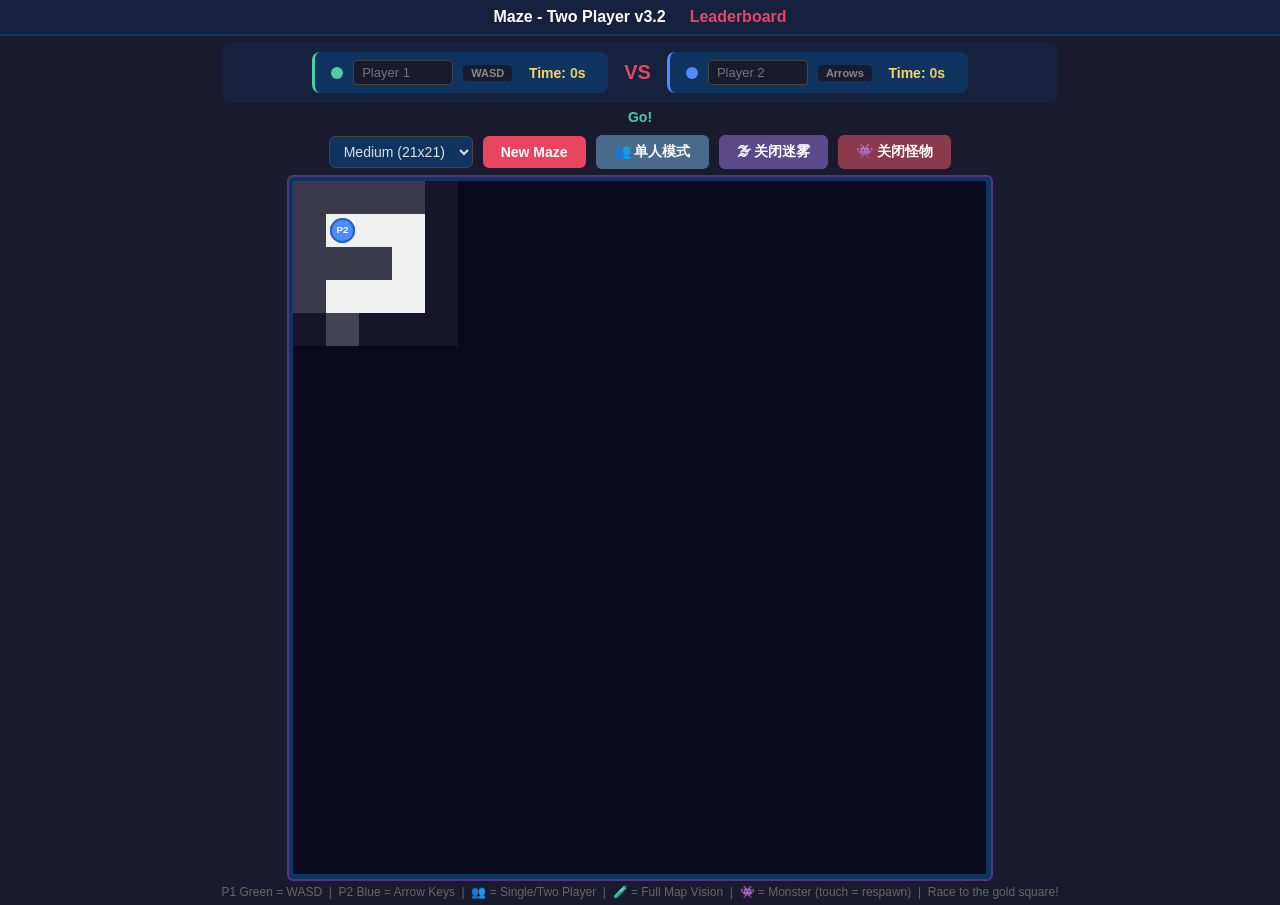
==== frontend/maze-game/index.html @ f3194458 "feat: add single-player / two-player mode toggle button - Add twoPlayerMode state (default: true, ba" ====
<!DOCTYPE html>
<html lang="zh-CN">
<head>
    <meta charset="UTF-8">
    <meta name="viewport" content="width=device-width, initial-scale=1.0">
    <title>迷宫游戏 - 双人模式</title>
    <link rel="stylesheet" href="style.css">
</head>
<body>
    <!-- 导航栏 -->
    <nav class="navbar">
        <span class="nav-title">Maze - Two Player v3.2</span>
        <a href="../leaderboard/index.html" class="nav-link">Leaderboard</a>
    </nav>

    <div class="container">

        <!-- 双人对战状态栏 -->
        <div class="vs-bar">
            <div class="player-panel p1">
                <span class="p-dot p1-dot"></span>
                <input type="text" id="player1Name" placeholder="Player 1" maxlength="12">
                <span class="p-keys">WASD</span>
                <span class="p-time">Time: <span id="timer1">0</span>s</span>
            </div>
            <div class="vs-divider" id="vsDivider">VS</div>
            <div class="player-panel p2" id="player2Panel">
                <span class="p-dot p2-dot"></span>
                <input type="text" id="player2Name" placeholder="Player 2" maxlength="12">
                <span class="p-keys">Arrows</span>
                <span class="p-time">Time: <span id="timer2">0</span>s</span>
            </div>
        </div>

        <!-- 游戏进度状态 -->
        <div class="game-status" id="gameStatus">Go!</div>

        <!-- 控制栏 -->
        <div class="controls">
            <div class="level-select">
                <select id="levelSelect">
                    <option value="11">Easy (11x11)</option>
                    <option value="21" selected>Medium (21x21)</option>
                    <option value="31">Hard (31x31)</option>
                    <option value="41">Hell (41x41)</option>
                    <option value="51">Heaven (51x51)</option>
                </select>
            </div>
            <button id="regenerateBtn">New Maze</button>
            <button id="modeToggleBtn">👥 单人模式</button>
            <button id="fogToggleBtn">🌫 关闭迷雾</button>
            <button id="monsterToggleBtn">👾 关闭怪物</button>
            <span id="visionIndicator" style="display:none;">🧪 3.0s</span>
        </div>

        <!-- 迷宫画布 -->
        <div class="canvas-wrapper">
            <canvas id="mazeCanvas"></canvas>
        </div>

        <!-- 操作提示 -->
        <p class="hint">P1 Green = WASD &nbsp;|&nbsp; P2 Blue = Arrow Keys &nbsp;|&nbsp; 👥 = Single/Two Player &nbsp;|&nbsp; 🧪 = Full Map Vision &nbsp;|&nbsp; 👾 = Monster (touch = respawn) &nbsp;|&nbsp; Race to the gold square!</p>
    </div>

    <script src="maze.js"></script>
</body>
</html>
---- frontend/maze-game/style.css ----
/* ========================================
   Maze Game - Two Player Mode
   Player A
   ======================================== */

/* --- Reset & Dark Theme --- */
* {
    margin: 0;
    padding: 0;
    box-sizing: border-box;
}

body {
    background-color: #1a1a2e;
    color: #e0e0e0;
    font-family: 'Segoe UI', 'Microsoft YaHei', sans-serif;
    display: flex;
    flex-direction: column;
    align-items: center;
    min-height: 100vh;
    margin: 0;
    overflow: hidden;
}

/* --- Navbar --- */
.navbar {
    display: flex;
    align-items: center;
    justify-content: center;
    gap: 24px;
    padding: 8px 40px;
    background-color: #16213e;
    border-bottom: 2px solid #0f3460;
    width: 100%;
}

.nav-title {
    font-size: 16px;
    font-weight: bold;
    color: #fff;
}

.nav-link {
    color: #e94560;
    text-decoration: none;
    font-size: 16px;
    font-weight: bold;
    transition: color 0.2s;
}

.nav-link:hover {
    color: #ff6b81;
}

/* --- Container --- */
.container {
    text-align: center;
    padding: 6px;
}

/* --- VS Bar (Two Player Panel) --- */
.vs-bar {
    display: flex;
    align-items: center;
    justify-content: center;
    gap: 16px;
    margin-bottom: 6px;
    padding: 10px 20px;
    background-color: #16213e;
    border-radius: 10px;
}

.player-panel {
    display: flex;
    align-items: center;
    gap: 10px;
    padding: 8px 16px;
    border-radius: 8px;
    background-color: #0f3460;
}

.player-panel.p1 { border-left: 3px solid #4ecca3; }
.player-panel.p2 { border-left: 3px solid #4e8cff; }

.p-dot {
    width: 12px;
    height: 12px;
    border-radius: 50%;
    display: inline-block;
    flex-shrink: 0;
}
.p1-dot { background-color: #4ecca3; }
.p2-dot { background-color: #4e8cff; }

.player-panel input {
    padding: 4px 8px;
    border: 1px solid #444;
    border-radius: 4px;
    background-color: #1a1a2e;
    color: #e0e0e0;
    font-size: 13px;
    width: 100px;
    outline: none;
}
.player-panel input:focus {
    border-color: #e94560;
}

.p-keys {
    font-size: 11px;
    color: #888;
    background-color: #1a1a2e;
    padding: 2px 8px;
    border-radius: 4px;
    font-weight: bold;
}

.p-time {
    font-size: 14px;
    font-weight: bold;
    color: #ffd460;
    min-width: 70px;
}
.p-time span { color: #e9c46a; }

.vs-divider {
    font-size: 20px;
    font-weight: bold;
    color: #e94560;
}

/* --- Status Bar --- */
.game-status {
    font-size: 14px;
    font-weight: bold;
    color: #4ecca3;
    margin-bottom: 6px;
    min-height: 20px;
}

/* --- Controls --- */
.controls {
    display: flex;
    flex-wrap: wrap;
    justify-content: center;
    align-items: center;
    gap: 10px;
    margin-bottom: 6px;
}

.level-select select {
    padding: 6px 10px;
    border: 1px solid #444;
    border-radius: 6px;
    background-color: #0f3460;
    color: #e0e0e0;
    font-size: 14px;
    outline: none;
    cursor: pointer;
}

button {
    padding: 8px 18px;
    border: none;
    border-radius: 6px;
    background-color: #e94560;
    color: #fff;
    font-size: 14px;
    font-weight: bold;
    cursor: pointer;
    transition: background-color 0.2s;
}

button:hover { background-color: #c73652; }
button:active { transform: scale(0.97); }

/* --- Fog Toggle Button --- */
#fogToggleBtn {
    background-color: #5a4a8a;
    transition: background-color 0.3s, color 0.3s;
}
#fogToggleBtn:hover {
    background-color: #4a3a6a;
}
#fogToggleBtn.fog-off {
    background-color: #3a5a3a;
}
#fogToggleBtn.fog-off:hover {
    background-color: #2a4a2a;
}

/* --- Mode Toggle Button --- */
#modeToggleBtn {
    background-color: #4a6a8a;
    transition: background-color 0.3s, color 0.3s;
}
#modeToggleBtn:hover {
    background-color: #3a5a6a;
}
#modeToggleBtn.single-mode {
    background-color: #6a6a3a;
}
#modeToggleBtn.single-mode:hover {
    background-color: #5a5a2a;
}

/* --- Monster Toggle Button --- */
#monsterToggleBtn {
    background-color: #8a3a4a;
    transition: background-color 0.3s, color 0.3s;
}
#monsterToggleBtn:hover {
    background-color: #6a2a3a;
}
#monsterToggleBtn.monster-off {
    background-color: #3a5a5a;
}
#monsterToggleBtn.monster-off:hover {
    background-color: #2a4a4a;
}

/* --- Canvas --- */
.canvas-wrapper {
    display: flex;
    justify-content: center;
    margin-bottom: 4px;
}

canvas {
    border: 2px solid #533483;
    border-radius: 6px;
    background-color: #0f3460;
}

/* --- Vision Indicator --- */
#visionIndicator {
    padding: 6px 14px;
    border-radius: 6px;
    background-color: #4a1a6a;
    color: #e040fb;
    font-size: 14px;
    font-weight: bold;
    border: 2px solid #7b2dce;
    transition: opacity 0.3s;
    animation: none;
}

#visionIndicator.active {
    animation: visionPulse 0.5s ease-in-out infinite alternate;
}

@keyframes visionPulse {
    from { box-shadow: 0 0 6px #ce3fff; }
    to   { box-shadow: 0 0 16px #e040fb, 0 0 24px #ce3fff; }
}

/* --- Hint --- */
.hint {
    font-size: 12px;
    color: #666;
    margin-top: 4px;
}
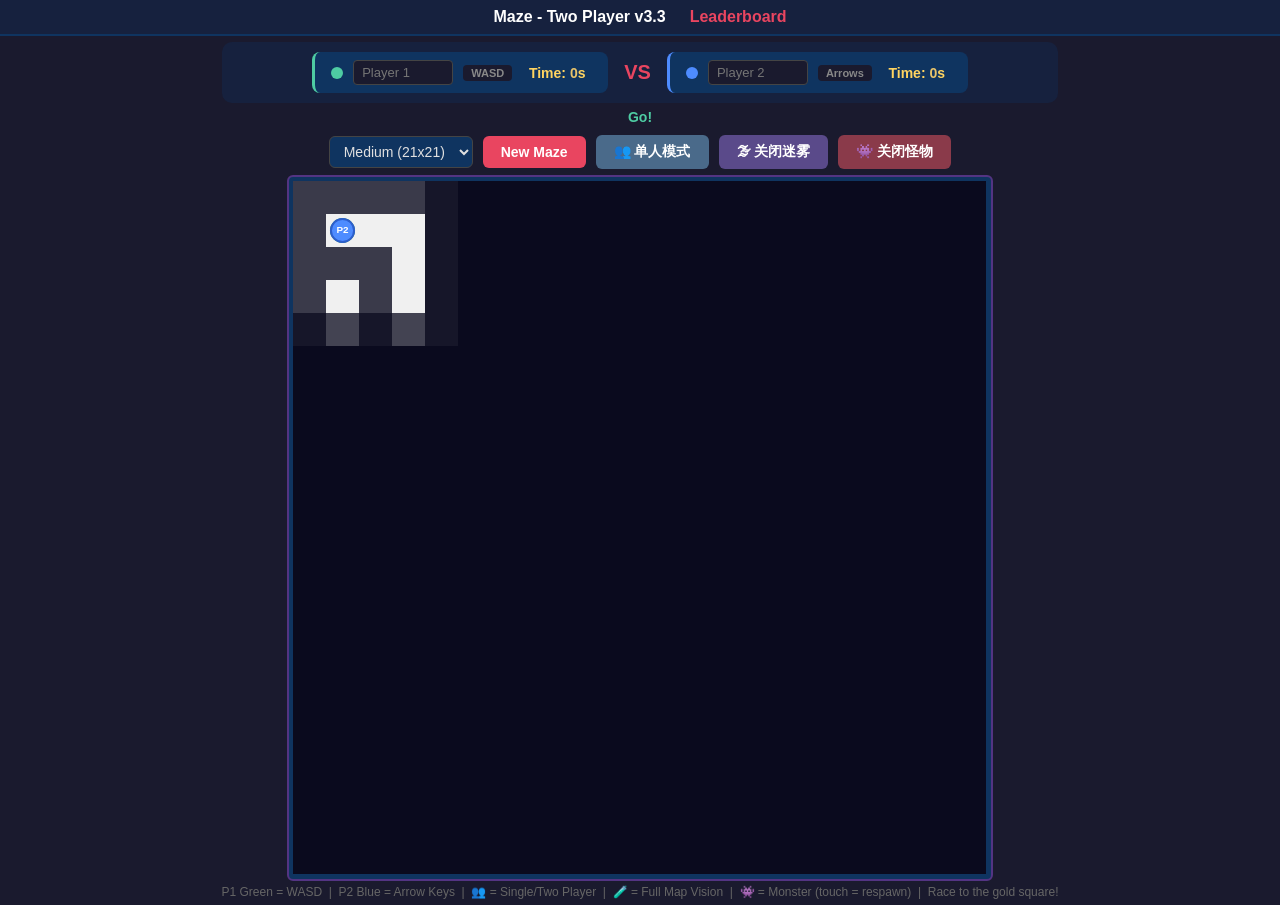
==== commit c8bdc3e4: "feat: scale potion count with difficulty — Hell=2, Heaven=3 - Replace single potion object with poti" ====
--- a/frontend/maze-game/index.html
+++ b/frontend/maze-game/index.html
@@ -9,7 +9,7 @@
 <body>
     <!-- 导航栏 -->
     <nav class="navbar">
-        <span class="nav-title">Maze - Two Player v3.2</span>
+        <span class="nav-title">Maze - Two Player v3.3</span>
         <a href="../leaderboard/index.html" class="nav-link">Leaderboard</a>
     </nav>
 
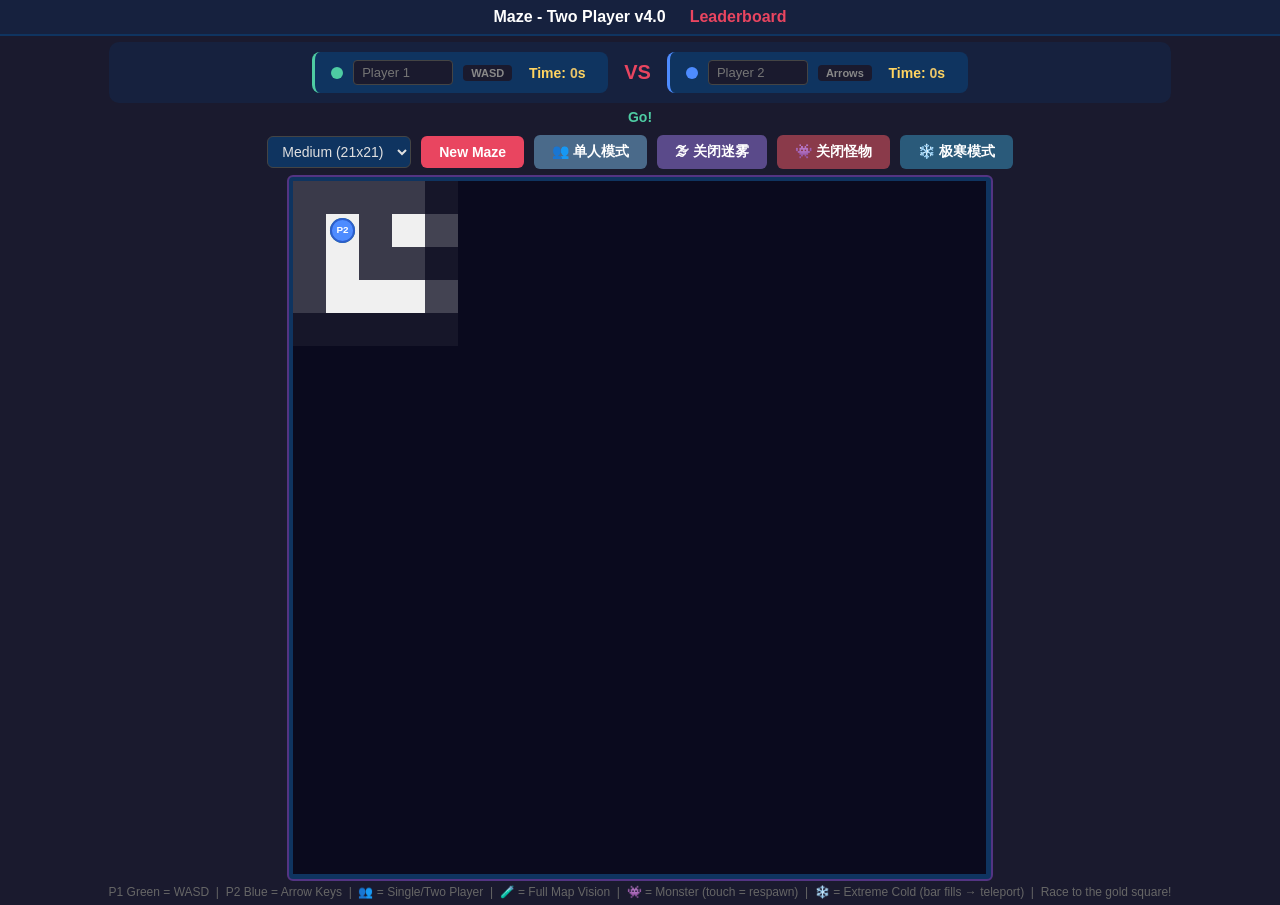
==== commit 1273ea37: "feat: add Extreme Cold mode (v4.0) - Add cold progress bar on canvas (icy gradient with snowflake pa" ====
--- a/frontend/maze-game/index.html
+++ b/frontend/maze-game/index.html
@@ -9,7 +9,7 @@
 <body>
     <!-- 导航栏 -->
     <nav class="navbar">
-        <span class="nav-title">Maze - Two Player v3.3</span>
+        <span class="nav-title">Maze - Two Player v4.0</span>
         <a href="../leaderboard/index.html" class="nav-link">Leaderboard</a>
     </nav>
 
@@ -50,6 +50,7 @@
             <button id="modeToggleBtn">👥 单人模式</button>
             <button id="fogToggleBtn">🌫 关闭迷雾</button>
             <button id="monsterToggleBtn">👾 关闭怪物</button>
+            <button id="coldToggleBtn">❄️ 极寒模式</button>
             <span id="visionIndicator" style="display:none;">🧪 3.0s</span>
         </div>
 
@@ -59,7 +60,7 @@
         </div>
 
         <!-- 操作提示 -->
-        <p class="hint">P1 Green = WASD &nbsp;|&nbsp; P2 Blue = Arrow Keys &nbsp;|&nbsp; 👥 = Single/Two Player &nbsp;|&nbsp; 🧪 = Full Map Vision &nbsp;|&nbsp; 👾 = Monster (touch = respawn) &nbsp;|&nbsp; Race to the gold square!</p>
+        <p class="hint">P1 Green = WASD &nbsp;|&nbsp; P2 Blue = Arrow Keys &nbsp;|&nbsp; 👥 = Single/Two Player &nbsp;|&nbsp; 🧪 = Full Map Vision &nbsp;|&nbsp; 👾 = Monster (touch = respawn) &nbsp;|&nbsp; ❄️ = Extreme Cold (bar fills → teleport) &nbsp;|&nbsp; Race to the gold square!</p>
     </div>
 
     <script src="maze.js"></script>
--- a/frontend/maze-game/style.css
+++ b/frontend/maze-game/style.css
@@ -254,6 +254,23 @@
     to   { box-shadow: 0 0 16px #e040fb, 0 0 24px #ce3fff; }
 }
 
+/* --- Cold Mode Toggle Button (v4.0) --- */
+#coldToggleBtn {
+    background-color: #2a5a7a;
+    transition: background-color 0.3s, color 0.3s;
+}
+#coldToggleBtn:hover {
+    background-color: #1a4a6a;
+}
+#coldToggleBtn.cold-on {
+    background-color: #1a4a6a;
+    box-shadow: 0 0 10px #5cb8d8, 0 0 20px rgba(92, 184, 216, 0.5);
+    border: 1px solid #5cb8d8;
+}
+#coldToggleBtn.cold-on:hover {
+    background-color: #0a3a5a;
+}
+
 /* --- Hint --- */
 .hint {
     font-size: 12px;
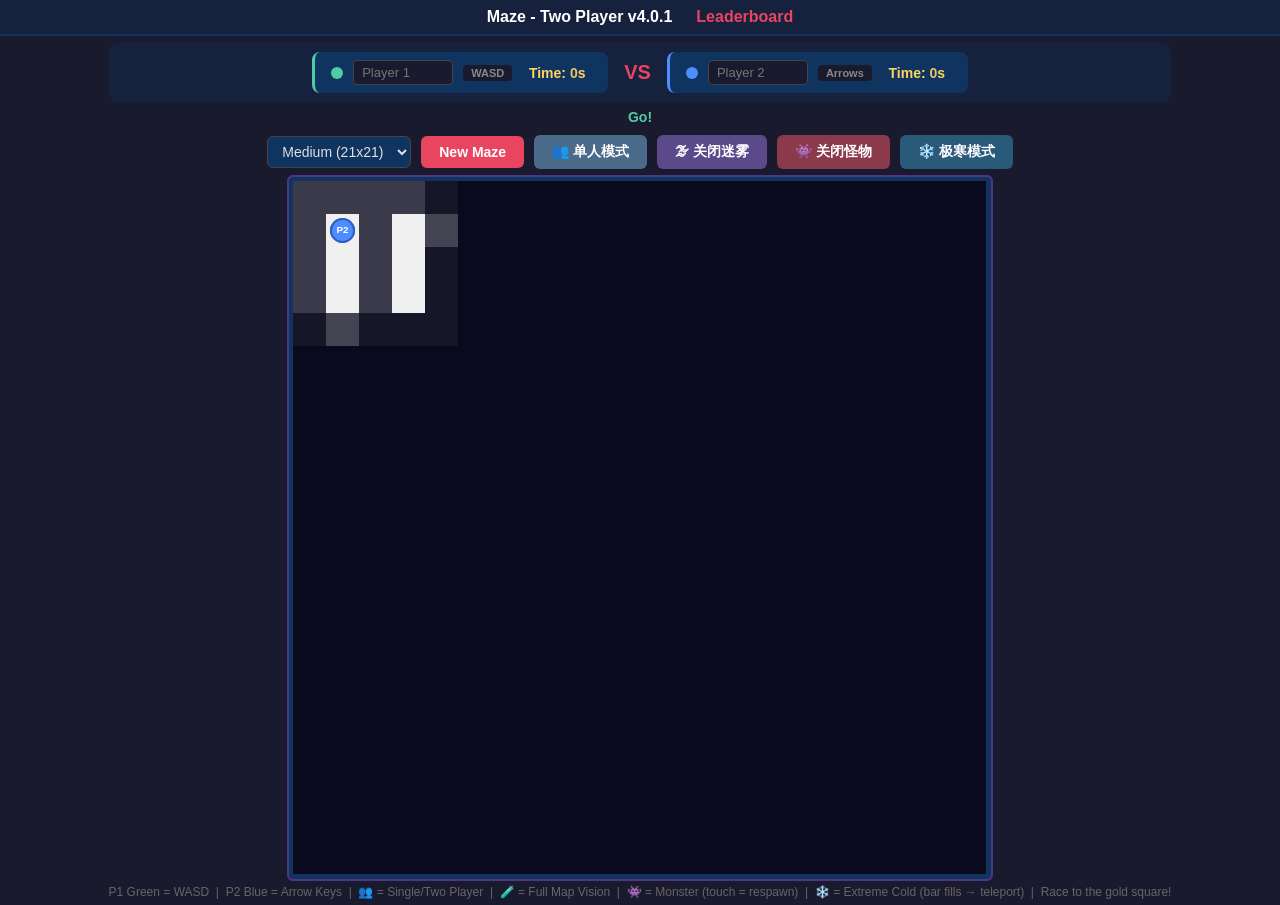
==== commit e1230d54: "fix: improve lost-direction overlay — centered player lines, beautiful snowflake particles - Rewrite" ====
--- a/frontend/maze-game/index.html
+++ b/frontend/maze-game/index.html
@@ -9,7 +9,7 @@
 <body>
     <!-- 导航栏 -->
     <nav class="navbar">
-        <span class="nav-title">Maze - Two Player v4.0</span>
+        <span class="nav-title">Maze - Two Player v4.0.1</span>
         <a href="../leaderboard/index.html" class="nav-link">Leaderboard</a>
     </nav>
 
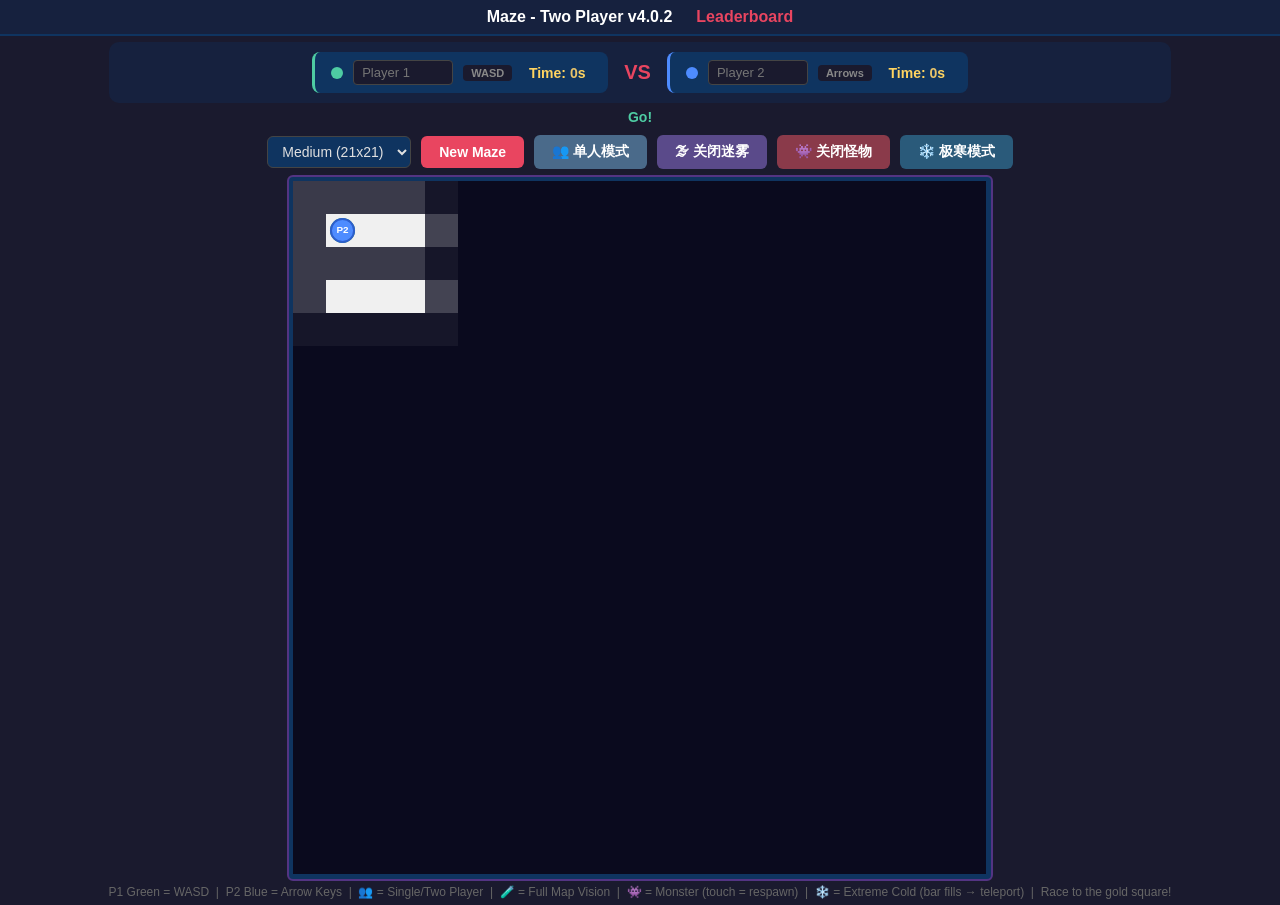
==== commit 89dfc1a7: "feat: tie potion generation to fog toggle — no fog, no potions - placePotions() skips generation whe" ====
--- a/frontend/maze-game/index.html
+++ b/frontend/maze-game/index.html
@@ -9,7 +9,7 @@
 <body>
     <!-- 导航栏 -->
     <nav class="navbar">
-        <span class="nav-title">Maze - Two Player v4.0.1</span>
+        <span class="nav-title">Maze - Two Player v4.0.2</span>
         <a href="../leaderboard/index.html" class="nav-link">Leaderboard</a>
     </nav>
 
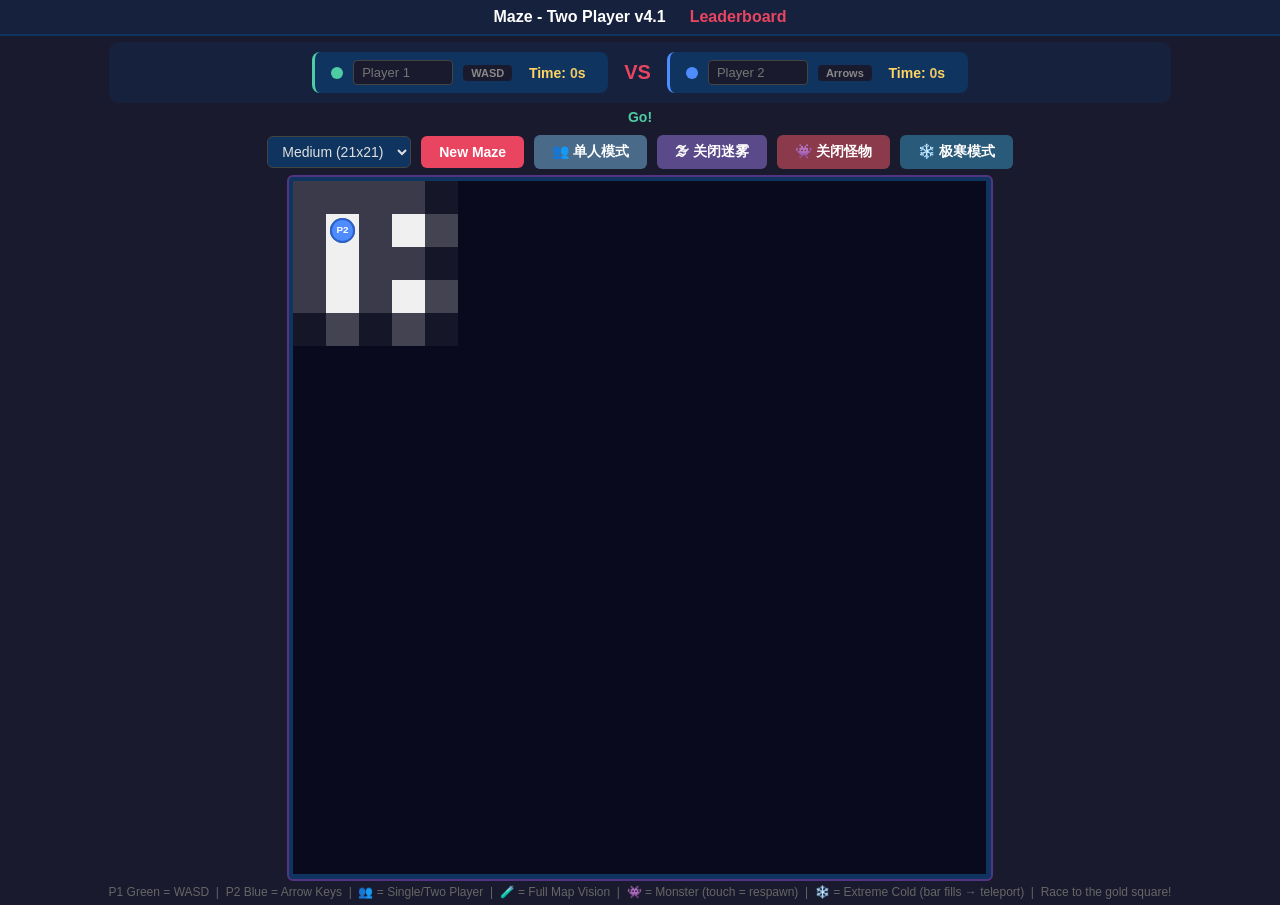
==== commit dabd6c11: "feat: v4.1 three-tier cold penalty with per-player display - Tier 0 (1st full bar): teleport nearby " ====
--- a/frontend/maze-game/index.html
+++ b/frontend/maze-game/index.html
@@ -9,7 +9,7 @@
 <body>
     <!-- 导航栏 -->
     <nav class="navbar">
-        <span class="nav-title">Maze - Two Player v4.0.2</span>
+        <span class="nav-title">Maze - Two Player v4.1</span>
         <a href="../leaderboard/index.html" class="nav-link">Leaderboard</a>
     </nav>
 
@@ -22,6 +22,7 @@
                 <input type="text" id="player1Name" placeholder="Player 1" maxlength="12">
                 <span class="p-keys">WASD</span>
                 <span class="p-time">Time: <span id="timer1">0</span>s</span>
+                <span class="p-cold-status" id="player1ColdStatus"></span>
             </div>
             <div class="vs-divider" id="vsDivider">VS</div>
             <div class="player-panel p2" id="player2Panel">
@@ -29,10 +30,11 @@
                 <input type="text" id="player2Name" placeholder="Player 2" maxlength="12">
                 <span class="p-keys">Arrows</span>
                 <span class="p-time">Time: <span id="timer2">0</span>s</span>
+                <span class="p-cold-status" id="player2ColdStatus"></span>
             </div>
         </div>
 
-        <!-- 游戏进度状态 -->
+        <!-- 游戏进度状态（通用：胜利、平局等） -->
         <div class="game-status" id="gameStatus">Go!</div>
 
         <!-- 控制栏 -->
--- a/frontend/maze-game/style.css
+++ b/frontend/maze-game/style.css
@@ -123,6 +123,22 @@
 }
 .p-time span { color: #e9c46a; }
 
+/* Per-player cold penalty status indicator */
+.p-cold-status {
+    font-size: 11px;
+    font-weight: bold;
+    color: #e04040;
+    min-width: 60px;
+    text-align: center;
+    white-space: nowrap;
+    overflow: hidden;
+    text-overflow: ellipsis;
+    transition: opacity 0.3s;
+}
+.p-cold-status:empty {
+    display: none;
+}
+
 .vs-divider {
     font-size: 20px;
     font-weight: bold;
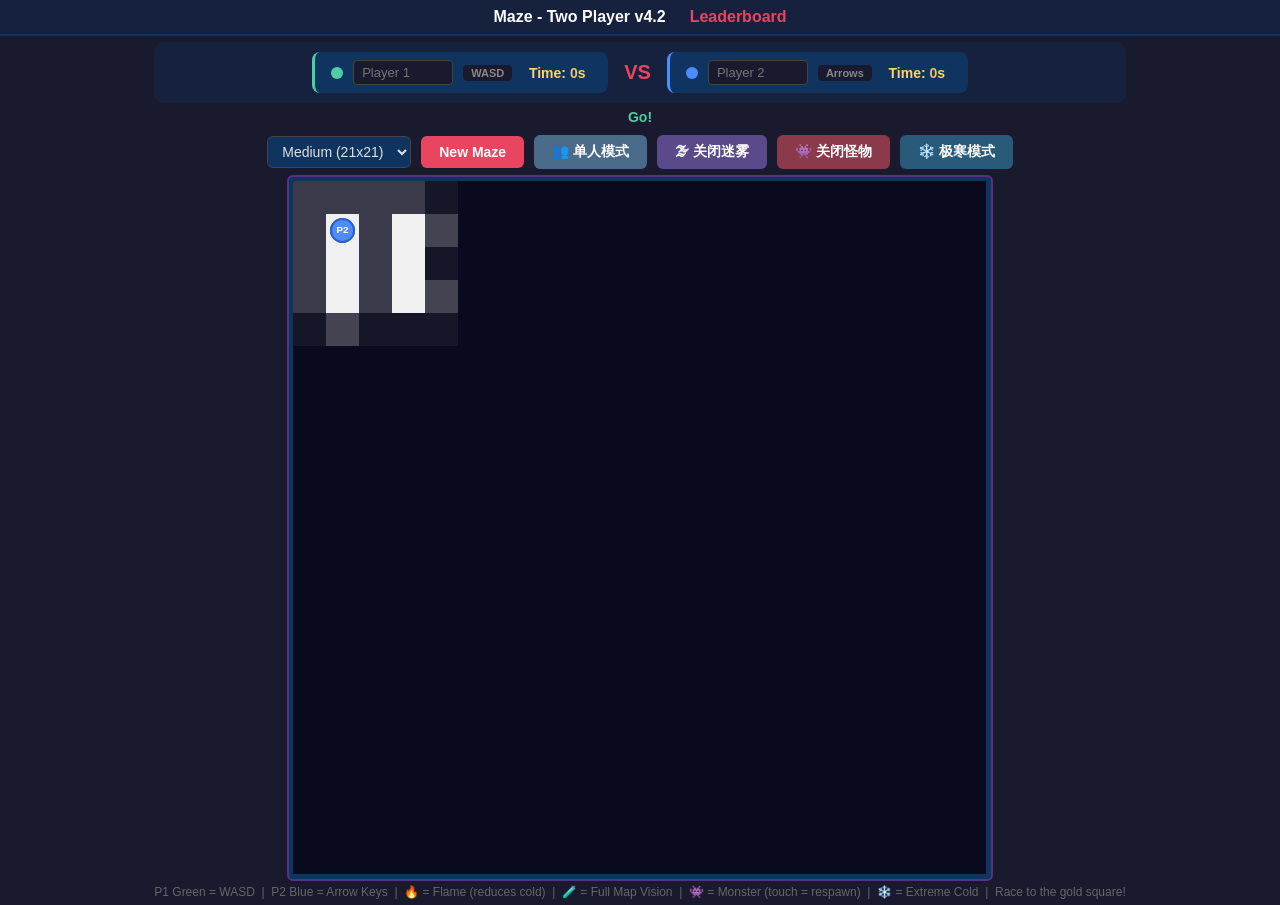
==== commit 2544ed63: "feat: v4.2 flame pickups reduce cold progress + companion death message - Flame pickups scattered ev" ====
--- a/frontend/maze-game/index.html
+++ b/frontend/maze-game/index.html
@@ -9,7 +9,7 @@
 <body>
     <!-- 导航栏 -->
     <nav class="navbar">
-        <span class="nav-title">Maze - Two Player v4.1</span>
+        <span class="nav-title">Maze - Two Player v4.2</span>
         <a href="../leaderboard/index.html" class="nav-link">Leaderboard</a>
     </nav>
 
@@ -62,7 +62,7 @@
         </div>
 
         <!-- 操作提示 -->
-        <p class="hint">P1 Green = WASD &nbsp;|&nbsp; P2 Blue = Arrow Keys &nbsp;|&nbsp; 👥 = Single/Two Player &nbsp;|&nbsp; 🧪 = Full Map Vision &nbsp;|&nbsp; 👾 = Monster (touch = respawn) &nbsp;|&nbsp; ❄️ = Extreme Cold (bar fills → teleport) &nbsp;|&nbsp; Race to the gold square!</p>
+        <p class="hint">P1 Green = WASD &nbsp;|&nbsp; P2 Blue = Arrow Keys &nbsp;|&nbsp; 🔥 = Flame (reduces cold) &nbsp;|&nbsp; 🧪 = Full Map Vision &nbsp;|&nbsp; 👾 = Monster (touch = respawn) &nbsp;|&nbsp; ❄️ = Extreme Cold &nbsp;|&nbsp; Race to the gold square!</p>
     </div>
 
     <script src="maze.js"></script>
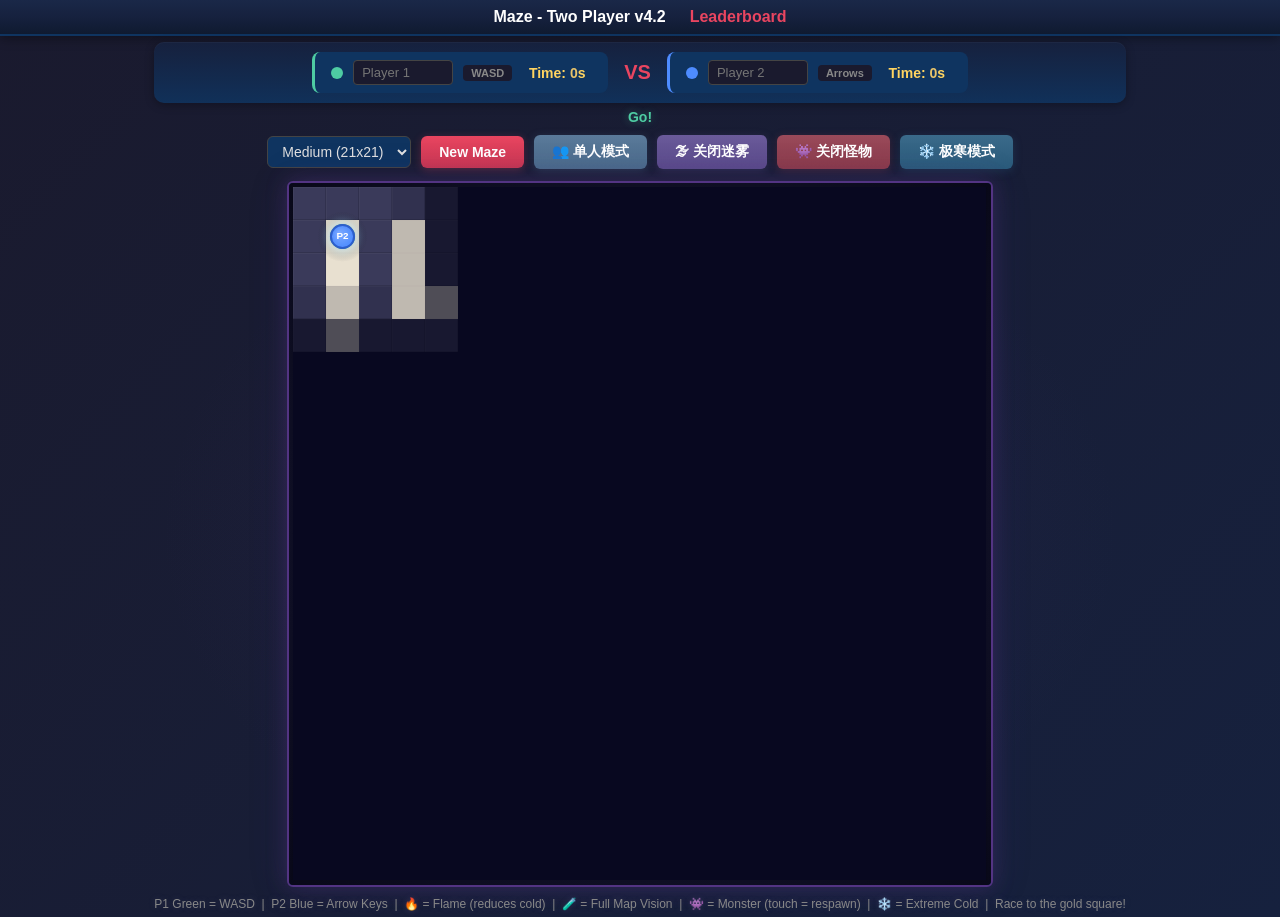
==== commit a6faef4c: "feat: procedural game sound effects via Web Audio API - New sound.js: 7 types of procedural sounds (" ====
--- a/frontend/maze-game/index.html
+++ b/frontend/maze-game/index.html
@@ -65,6 +65,7 @@
         <p class="hint">P1 Green = WASD &nbsp;|&nbsp; P2 Blue = Arrow Keys &nbsp;|&nbsp; 🔥 = Flame (reduces cold) &nbsp;|&nbsp; 🧪 = Full Map Vision &nbsp;|&nbsp; 👾 = Monster (touch = respawn) &nbsp;|&nbsp; ❄️ = Extreme Cold &nbsp;|&nbsp; Race to the gold square!</p>
     </div>
 
+    <script src="sound.js"></script>
     <script src="maze.js"></script>
 </body>
 </html>
--- a/frontend/maze-game/style.css
+++ b/frontend/maze-game/style.css
@@ -11,7 +11,9 @@
 }
 
 body {
-    background-color: #1a1a2e;
+    background: linear-gradient(135deg, #1a1a2e 0%, #16213e 25%, #1a1a3e 50%, #0f1629 75%, #1a1a2e 100%);
+    background-size: 400% 400%;
+    animation: bgShift 20s ease infinite;
     color: #e0e0e0;
     font-family: 'Segoe UI', 'Microsoft YaHei', sans-serif;
     display: flex;
@@ -22,6 +24,14 @@
     overflow: hidden;
 }
 
+@keyframes bgShift {
+    0%   { background-position: 0% 50%; }
+    25%  { background-position: 100% 0%; }
+    50%  { background-position: 100% 100%; }
+    75%  { background-position: 0% 100%; }
+    100% { background-position: 0% 50%; }
+}
+
 /* --- Navbar --- */
 .navbar {
     display: flex;
@@ -29,8 +39,9 @@
     justify-content: center;
     gap: 24px;
     padding: 8px 40px;
-    background-color: #16213e;
+    background: linear-gradient(180deg, #1a2848 0%, #16213e 50%, #0f1a30 100%);
     border-bottom: 2px solid #0f3460;
+    box-shadow: 0 2px 12px rgba(0, 0, 0, 0.4);
     width: 100%;
 }
 
@@ -66,8 +77,9 @@
     gap: 16px;
     margin-bottom: 6px;
     padding: 10px 20px;
-    background-color: #16213e;
+    background: linear-gradient(180deg, rgba(22, 33, 62, 0.95) 0%, rgba(15, 52, 96, 0.85) 100%);
     border-radius: 10px;
+    box-shadow: 0 2px 10px rgba(0, 0, 0, 0.3), inset 0 1px 0 rgba(255, 255, 255, 0.03);
 }
 
 .player-panel {
@@ -150,6 +162,7 @@
     font-size: 14px;
     font-weight: bold;
     color: #4ecca3;
+    text-shadow: 0 0 8px rgba(78, 204, 163, 0.4);
     margin-bottom: 6px;
     min-height: 20px;
 }
@@ -179,60 +192,76 @@
     padding: 8px 18px;
     border: none;
     border-radius: 6px;
-    background-color: #e94560;
+    background: linear-gradient(180deg, #e94560 0%, #c73652 100%);
     color: #fff;
     font-size: 14px;
     font-weight: bold;
     cursor: pointer;
-    transition: background-color 0.2s;
-}
-
-button:hover { background-color: #c73652; }
+    transition: background 0.2s, box-shadow 0.2s, transform 0.15s;
+    box-shadow: 0 2px 8px rgba(233, 69, 96, 0.3);
+}
+
+button:hover {
+    background: linear-gradient(180deg, #f05670 0%, #d74662 100%);
+    box-shadow: 0 4px 14px rgba(233, 69, 96, 0.45);
+}
 button:active { transform: scale(0.97); }
 
 /* --- Fog Toggle Button --- */
 #fogToggleBtn {
-    background-color: #5a4a8a;
-    transition: background-color 0.3s, color 0.3s;
+    background: linear-gradient(180deg, #6a5a9a 0%, #5a4a8a 100%);
+    box-shadow: 0 2px 8px rgba(90, 74, 138, 0.35);
+    transition: background 0.3s, color 0.3s, box-shadow 0.3s;
 }
 #fogToggleBtn:hover {
-    background-color: #4a3a6a;
+    background: linear-gradient(180deg, #7a6aaa 0%, #5a4a8a 100%);
+    box-shadow: 0 4px 14px rgba(90, 74, 138, 0.5);
 }
 #fogToggleBtn.fog-off {
-    background-color: #3a5a3a;
+    background: linear-gradient(180deg, #4a6a4a 0%, #3a5a3a 100%);
+    box-shadow: 0 2px 8px rgba(58, 90, 58, 0.35);
 }
 #fogToggleBtn.fog-off:hover {
-    background-color: #2a4a2a;
+    background: linear-gradient(180deg, #5a7a5a 0%, #4a6a4a 100%);
+    box-shadow: 0 4px 14px rgba(58, 90, 58, 0.5);
 }
 
 /* --- Mode Toggle Button --- */
 #modeToggleBtn {
-    background-color: #4a6a8a;
-    transition: background-color 0.3s, color 0.3s;
+    background: linear-gradient(180deg, #5a7a9a 0%, #4a6a8a 100%);
+    box-shadow: 0 2px 8px rgba(74, 106, 138, 0.35);
+    transition: background 0.3s, color 0.3s, box-shadow 0.3s;
 }
 #modeToggleBtn:hover {
-    background-color: #3a5a6a;
+    background: linear-gradient(180deg, #6a8aaa 0%, #5a7a9a 100%);
+    box-shadow: 0 4px 14px rgba(74, 106, 138, 0.5);
 }
 #modeToggleBtn.single-mode {
-    background-color: #6a6a3a;
+    background: linear-gradient(180deg, #7a7a4a 0%, #6a6a3a 100%);
+    box-shadow: 0 2px 8px rgba(106, 106, 58, 0.35);
 }
 #modeToggleBtn.single-mode:hover {
-    background-color: #5a5a2a;
+    background: linear-gradient(180deg, #8a8a5a 0%, #7a7a4a 100%);
+    box-shadow: 0 4px 14px rgba(106, 106, 58, 0.5);
 }
 
 /* --- Monster Toggle Button --- */
 #monsterToggleBtn {
-    background-color: #8a3a4a;
-    transition: background-color 0.3s, color 0.3s;
+    background: linear-gradient(180deg, #9a4a5a 0%, #8a3a4a 100%);
+    box-shadow: 0 2px 8px rgba(138, 58, 74, 0.35);
+    transition: background 0.3s, color 0.3s, box-shadow 0.3s;
 }
 #monsterToggleBtn:hover {
-    background-color: #6a2a3a;
+    background: linear-gradient(180deg, #aa5a6a 0%, #9a4a5a 100%);
+    box-shadow: 0 4px 14px rgba(138, 58, 74, 0.5);
 }
 #monsterToggleBtn.monster-off {
-    background-color: #3a5a5a;
+    background: linear-gradient(180deg, #4a6a6a 0%, #3a5a5a 100%);
+    box-shadow: 0 2px 8px rgba(58, 90, 90, 0.35);
 }
 #monsterToggleBtn.monster-off:hover {
-    background-color: #2a4a4a;
+    background: linear-gradient(180deg, #5a7a7a 0%, #4a6a6a 100%);
+    box-shadow: 0 4px 14px rgba(58, 90, 90, 0.5);
 }
 
 /* --- Canvas --- */
@@ -240,12 +269,28 @@
     display: flex;
     justify-content: center;
     margin-bottom: 4px;
+    padding: 6px;
+    border-radius: 10px;
+    background: radial-gradient(ellipse at center, rgba(83, 52, 131, 0.15) 0%, transparent 70%);
 }
 
 canvas {
     border: 2px solid #533483;
     border-radius: 6px;
     background-color: #0f3460;
+    box-shadow: 0 0 20px rgba(83, 52, 131, 0.4), 0 0 40px rgba(83, 52, 131, 0.15), inset 0 0 30px rgba(0, 0, 0, 0.3);
+    animation: canvasGlow 3.5s ease-in-out infinite alternate;
+}
+
+@keyframes canvasGlow {
+    from {
+        box-shadow: 0 0 15px rgba(83, 52, 131, 0.3), 0 0 30px rgba(83, 52, 131, 0.1), inset 0 0 30px rgba(0, 0, 0, 0.3);
+        border-color: #533483;
+    }
+    to {
+        box-shadow: 0 0 28px rgba(100, 60, 180, 0.5), 0 0 55px rgba(100, 60, 180, 0.2), inset 0 0 40px rgba(20, 10, 40, 0.4);
+        border-color: #6a44a0;
+    }
 }
 
 /* --- Vision Indicator --- */
@@ -272,24 +317,28 @@
 
 /* --- Cold Mode Toggle Button (v4.0) --- */
 #coldToggleBtn {
-    background-color: #2a5a7a;
-    transition: background-color 0.3s, color 0.3s;
+    background: linear-gradient(180deg, #3a6a8a 0%, #2a5a7a 100%);
+    box-shadow: 0 2px 8px rgba(42, 90, 122, 0.35);
+    transition: background 0.3s, color 0.3s, box-shadow 0.3s;
 }
 #coldToggleBtn:hover {
-    background-color: #1a4a6a;
+    background: linear-gradient(180deg, #4a7a9a 0%, #3a6a8a 100%);
+    box-shadow: 0 4px 14px rgba(42, 90, 122, 0.5);
 }
 #coldToggleBtn.cold-on {
-    background-color: #1a4a6a;
-    box-shadow: 0 0 10px #5cb8d8, 0 0 20px rgba(92, 184, 216, 0.5);
+    background: linear-gradient(180deg, #2a6a8a 0%, #1a4a6a 100%);
+    box-shadow: 0 0 10px #5cb8d8, 0 0 20px rgba(92, 184, 216, 0.5), 0 0 35px rgba(92, 184, 216, 0.25);
     border: 1px solid #5cb8d8;
 }
 #coldToggleBtn.cold-on:hover {
-    background-color: #0a3a5a;
+    background: linear-gradient(180deg, #3a7a9a 0%, #2a5a7a 100%);
+    box-shadow: 0 0 15px #6cc8e8, 0 0 30px rgba(92, 184, 216, 0.6), 0 0 45px rgba(92, 184, 216, 0.3);
 }
 
 /* --- Hint --- */
 .hint {
     font-size: 12px;
-    color: #666;
+    color: #888;
+    text-shadow: 0 0 6px rgba(100, 100, 150, 0.3);
     margin-top: 4px;
 }
